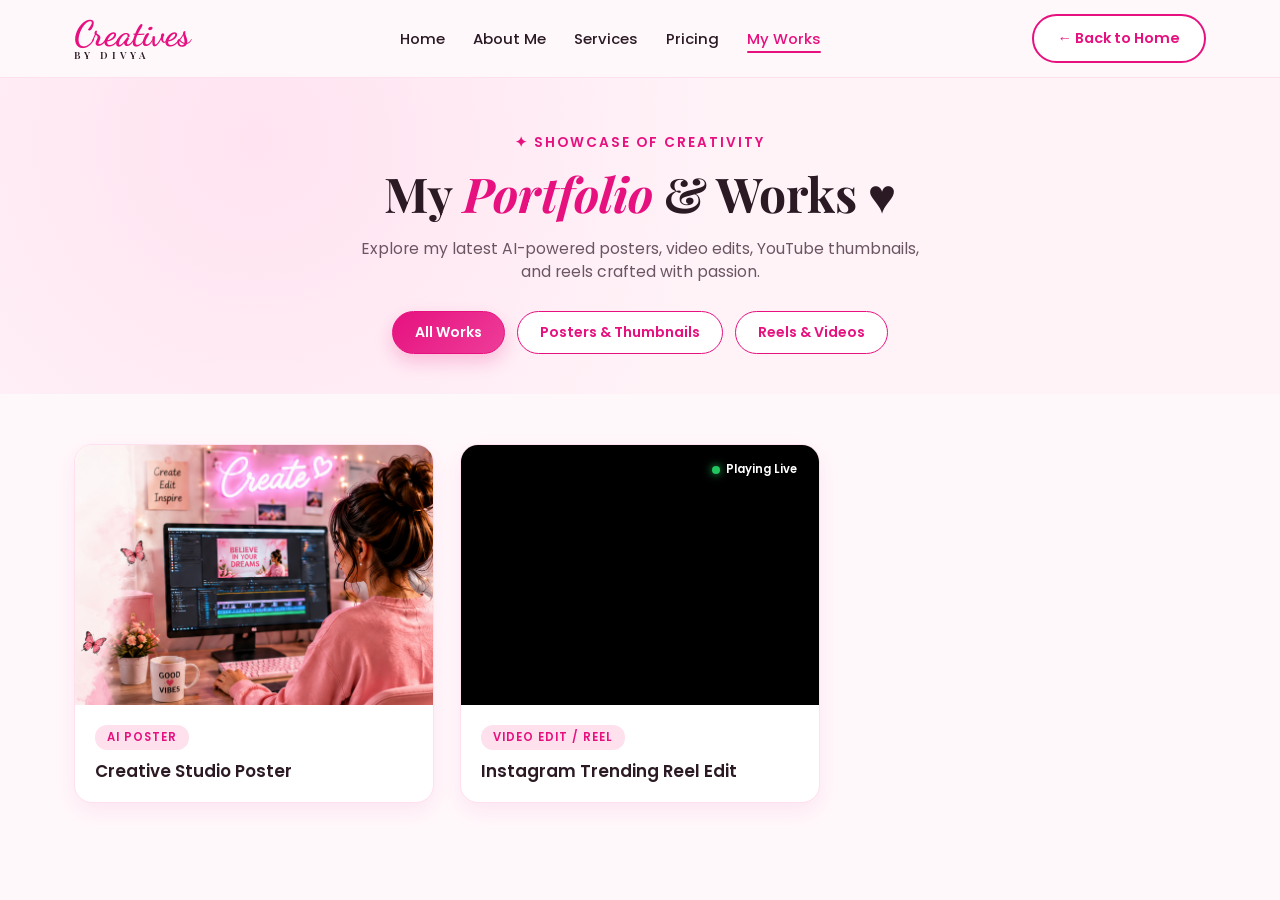
==== portfolio/index.html @ 499927be "Update index.html" ====
<!DOCTYPE html>
<html lang="en">
<head>
  <meta charset="UTF-8">
  <meta name="viewport" content="width=device-width, initial-scale=1.0">
  <title>My Works & Portfolio | Creatives by Divya</title>
  <!-- Designed, developed, and maintained by Pratham Dada (BCA Student, IGNOU) -->
  <link rel="icon" type="image/png" href="../images/1000247204.png">
  <link rel="preconnect" href="https://fonts.googleapis.com">
  <link href="https://fonts.googleapis.com/css2?family=Dancing+Script:wght@600;700&family=Playfair+Display:ital,wght@0,600;0,700;1,600&family=Poppins:wght@300;400;500;600;700&display=swap" rel="stylesheet">
  <link rel="stylesheet" href="../css/style.css">
  <link rel="stylesheet" href="portfolio.css">
</head>
<body>

<header>
  <div class="nav-wrap">
    <a href="../index.html" class="logo">Creatives <small>BY DIVYA</small></a>
    <nav>
      <ul>
        <li><a href="../index.html#home">Home</a></li>
        <li><a href="../index.html#about">About Me</a></li>
        <li><a href="../index.html#services">Services</a></li>
        <li><a href="../index.html#pricing">Pricing</a></li>
        <li><a href="index.html" class="active">My Works</a></li>
      </ul>
    </nav>
    <a href="../index.html" class="btn btn-outline">← Back to Home</a>
  </div>
</header>

<section class="portfolio-hero">
  <div class="container">
    <div class="eyebrow">✦ SHOWCASE OF CREATIVITY</div>
    <h1>My <span class="accent">Portfolio</span> &amp; Works ♥</h1>
    <p class="desc">Explore my latest AI-powered posters, video edits, YouTube thumbnails, and reels crafted with passion.</p>

    <!-- Filter Buttons -->
    <div class="filter-bar">
      <button class="filter-btn active" data-filter="all">All Works</button>
      <button class="filter-btn" data-filter="posters">Posters &amp; Thumbnails</button>
      <button class="filter-btn" data-filter="videos">Reels &amp; Videos</button>
    </div>
  </div>
</section>

<section class="portfolio-gallery">
  <div class="container">
    <div class="works-grid" id="worksGrid">

      <!-- ITEM 1: IMAGE / POSTER -->
      <div class="work-card" data-category="posters" data-type="image" data-src="../images/1000247203.png">
        <div class="work-media">
          <img src="../images/1000247203.png" alt="AI Poster Design">
          <div class="work-overlay">
            <span class="view-badge">🔍 View Full Image</span>
          </div>
        </div>
        <div class="work-info">
          <span class="work-tag">AI Poster</span>
          <h4>Creative Studio Poster</h4>
        </div>
      </div>

      <!-- ITEM 2: DIRECT PLAY VIDEO / REEL -->
      <div class="work-card" data-category="videos" data-type="video" data-src="works/sample-video.mp4">
        <div class="work-media direct-video-box">
          <video src="works/videoplayback.mp4" autoplay muted loop playsinline></video>
          <div class="work-overlay-minimal">
            <span class="live-dot"></span> <span>Playing Live</span>
          </div>
          <div class="work-overlay">
            <span class="view-badge">▶ Play Fullscreen / Sound</span>
          </div>
        </div>
        <div class="work-info">
          <span class="work-tag">Video Edit / Reel</span>
          <h4>Instagram Trending Reel Edit</h4>
        </div>
      </div>

      <!-- ITEM 3: IMAGE / BRANDING -->
---- css/style.css ----
:root {
  --pink-deep: #e6117f;
  --pink-main: #ee3d99;
  --pink-soft: #ffe1ee;
  --pink-bg: #fff3f8;
  --pink-pale: #fff8fb;
  --ink: #2b1a24;
  --ink-soft: #6b5563;
  --gold: #d9a441;
  --white: #ffffff;
  --shadow: 0 12px 30px rgba(230, 17, 127, 0.12);
}

* {
  margin: 0;
  padding: 0;
  box-sizing: border-box;
}

html {
  scroll-behavior: smooth;
}

body {
  font-family: 'Poppins', sans-serif;
  color: var(--ink);
  background: var(--pink-pale);
  overflow-x: hidden;
}

a {
  text-decoration: none;
  color: inherit;
}

ul {
  list-style: none;
}

img {
  max-width: 100%;
  height: auto;
  display: block;
}

.container {
  max-width: 1180px;
  margin: 0 auto;
  padding: 0 24px;
}

section {
  position: relative;
}

/* ---------- HEADER ---------- */
header {
  position: sticky;
  top: 0;
  z-index: 100;
  background: rgba(255, 248, 251, 0.95);
  backdrop-filter: blur(10px);
  border-bottom: 1px solid var(--pink-soft);
}

.nav-wrap {
  display: flex;
  align-items: center;
  justify-content: space-between;
  padding: 14px 24px;
  max-width: 1180px;
  margin: 0 auto;
}

.logo {
  font-family: 'Dancing Script', cursive;
  font-size: 2.2rem;
  font-weight: 700;
  color: var(--pink-deep);
  line-height: 1;
}

.logo small {
  display: block;
  font-family: 'Playfair Display', serif;
  font-size: 0.62rem;
  letter-spacing: 4px;
  color: var(--ink);
  font-weight: 600;
  margin-top: -2px;
}

nav ul {
  display: flex;
  gap: 28px;
}

nav a {
  font-size: 0.93rem;
  font-weight: 500;
  color: var(--ink);
  position: relative;
  padding-bottom: 4px;
  transition: color 0.2s;
}

nav a:hover,
nav a.active {
  color: var(--pink-deep);
}

nav a.active::after {
  content: '';
  position: absolute;
  left: 0;
  right: 0;
  bottom: 0;
  height: 2px;
  background: var(--pink-deep);
  border-radius: 2px;
}

.btn {
  display: inline-flex;
  align-items: center;
  justify-content: center;
  gap: 8px;
  padding: 12px 24px;
  border-radius: 30px;
  font-weight: 600;
  font-size: 0.9rem;
  border: 2px solid transparent;
  cursor: pointer;
  transition: all 0.25s ease;
  white-space: nowrap;
}

.btn:hover {
  transform: translateY(-2px);
  box-shadow: 0 10px 20px rgba(230, 17, 127, 0.25);
}

.btn-primary {
  background: linear-gradient(135deg, var(--pink-deep), var(--pink-main));
  color: #fff;
}

.btn-outline {
  background: #fff;
  color: var(--pink-deep);
  border-color: var(--pink-deep);
}

.btn-ghost-lg {
  padding: 14px 28px;
  font-size: 0.95rem;
}

/* ---------- HERO ---------- */
.hero {
  background: radial-gradient(circle at 15% 20%, #ffe3f0 0%, transparent 45%),
              radial-gradient(circle at 90% 10%, #ffeaf5 0%, transparent 40%),
              var(--pink-bg);
  padding: 60px 0 80px;
}

.hero-grid {
  display: grid;
  grid-template-columns: 1.05fr 1fr;
  gap: 40px;
  align-items: center;
  max-width: 1180px;
  margin: 0 auto;
  padding: 0 24px;
  position: relative;
}

.eyebrow {
  font-size: 0.85rem;
  letter-spacing: 2px;
  font-weight: 600;
  color: var(--pink-deep);
  margin-bottom: 8px;
}

.hero h1 {
  font-family: 'Dancing Script', cursive;
  font-size: 5rem;
  color: var(--pink-deep);
  line-height: 1;
  display: flex;
  align-items: center;
  gap: 14px;
}

.hero h1 .heart {
  font-size: 2.2rem;
  color: var(--pink-main);
}

.hero .byline {
  font-family: 'Playfair Display', serif;
  font-weight: 700;
  font-size: 2rem;
  letter-spacing: 6px;
  color: var(--ink);
  margin: 2px 0 14px;
}

.hero .tagline {
  font-size: 0.95rem;
  color: var(--ink-soft);
  font-weight: 500;
  margin-bottom: 20px;
}

.hero h2 {
  font-size: 2.1rem;
  font-weight: 600;
  line-height: 1.25;
  margin-bottom: 16px;
  font-family: 'Playfair Display', serif;
}

.hero h2 .accent {
  color: var(--pink-deep);
  font-style: italic;
}

.hero p.desc {
  color: var(--ink-soft);
  font-size: 1rem;
  line-height: 1.7;
  max-width: 480px;
  margin-bottom: 28px;
}

.hero-btns {
  display: flex;
  gap: 16px;
  flex-wrap: wrap;
}

/* Visual Box */
.hero-visual {
  position: relative;
  display: flex;
  justify-content: center;
  align-items: center;
}

.desk-card {
  width: 100%;
  max-width: 520px;
  overflow: hidden;
  border-radius: 20px;
  box-shadow: 0 15px 35px rgba(230, 17, 127, 0.18);
  border: 4px solid #fff;
}

.desk-card-img {
  width: 100%;
  height: auto;
  object-fit: cover;
  display: block;
  border-radius: 16px;
}

.ai-badge {
  position: absolute;
  bottom: -15px;
  right: -10px;
  width: 100px;
  height: 100px;
  border-radius: 50%;
  background: #fff;
  border: 3px solid var(--gold);
  display: flex;
  flex-direction: column;
  align-items: center;
  justify-content: center;
  box-shadow: var(--shadow);
  font-family: 'Playfair Display', serif;
  z-index: 2;
}

.ai-badge .ai-txt {
  font-size: 1.5rem;
  font-weight: 700;
  color: var(--ink);
  line-height: 1;
}

.ai-badge .ai-sub {
  font-size: 0.55rem;
  letter-spacing: 2px;
  color: var(--pink-deep);
  font-weight: 600;
}

.float-emoji {
  position: absolute;
  font-size: 1.8rem;
  opacity: 0.85;
  animation: float 5s ease-in-out infinite;
}

.fe1 {
  top: -10px;
  left: 0;
  animation-delay: 0s;
}

.fe2 {
  bottom: 20px;
  left: -20px;
  animation-delay: 1.2s;
  font-size: 1.4rem;
}

@keyframes float {
  0%, 100% {
    transform: translateY(0) rotate(0deg);
  }
  50% {
    transform: translateY(-12px) rotate(8deg);
  }
}

.sparkle {
  position: absolute;
  color: var(--pink-deep);
  opacity: 0.6;
}

.sp1 {
  top: 0;
  right: 20px;
  font-size: 1.4rem;
}

.sp2 {
  bottom: 0;
  left: 20px;
  font-size: 1rem;
}

/* ---------- ABOUT ---------- */
.about {
  padding: 80px 0;
  background: var(--pink-pale);
}

.about-grid {
  display: grid;
  grid-template-columns: 0.8fr 1.2fr;
  gap: 50px;
  align-items: center;
}

.about-photo-wrap {
  position: relative;
  display: flex;
  justify-content: center;
}

.about-photo {
  width: 280px;
  height: 280px;
  border-radius: 50%;
  background: linear-gradient(160deg, #ffd3e6, #ff8fc0);
  border: 4px solid #fff;
  box-shadow: var(--shadow);
  display: flex;
  align-items: center;
  justify-content: center;
  position: relative;
  overflow: hidden;
}

.about-logo-img {
  width: 100%;
  height: 100%;
  object-fit: cover;
}

.about-caption {
  position: absolute;
  left: -10px;
  bottom: 10px;
  font-family: 'Dancing Script', cursive;
  font-size: 1.3rem;
  color: var(--pink-deep);
  background: #fff;
  padding: 8px 18px;
  border-radius: 16px;
  box-shadow: var(--shadow);
  transform: rotate(-4deg);
}

.about h3 {
  font-size: 2rem;
  font-weight: 600;
  margin: 8px 0 16px;
  font-family: 'Playfair Display', serif;
}

.about h3 .hl {
  color: var(--pink-deep);
}

.about p.lead {
  color: var(--ink-soft);
  line-height: 1.8;
  margin-bottom: 28px;
}

.about p.lead .hl2 {
  color: var(--pink-deep);
  font-weight: 600;
}

.feat-row {
  display: grid;
  grid-template-columns: repeat(2, 1fr);
  gap: 18px;
}

.feat-item {
  display: flex;
  align-items: center;
  gap: 12px;
}

.feat-icon {
  width: 42px;
  height: 42px;
  min-width: 42px;
  border-radius: 50%;
  background: linear-gradient(135deg, var(--pink-deep), var(--pink-main));
  display: flex;
  align-items: center;
  justify-content: center;
  color: #fff;
  font-size: 1.1rem;
}

.feat-item span.label {
  font-size: 0.88rem;
  font-weight: 600;
}

/* ---------- SECTION TITLES ---------- */
.sec-title {
  text-align: center;
  margin-bottom: 45px;
}

.sec-title h2 {
  font-size: 2rem;
  font-weight: 700;
  letter-spacing: 2px;
  display: inline-flex;
  align-items: center;
  gap: 12px;
  font-family: 'Playfair Display', serif;
  text-transform: uppercase;
}

.sec-title h2::before,
.sec-title h2::after {
  content: '✧';
  color: var(--pink-deep);
  font-size: 1.2rem;
  opacity: 0.7;
}

/* ---------- SERVICES ---------- */
.services {
  padding: 80px 0;
  background: linear-gradient(180deg, var(--pink-pale), var(--pink-soft) 50%, var(--pink-pale));
}

.service-grid {
  display: grid;
  grid-template-columns: repeat(4, 1fr);
  gap: 20px;
}

.service-card {
  background: #fff;
  border-radius: 18px;
  padding: 30px 18px;
  text-align: center;
  box-shadow: 0 6px 18px rgba(230, 17, 127, 0.06);
  transition: transform 0.25s, box-shadow 0.25s;
  border: 1px solid #ffe6f1;
}

.service-card:hover {
  transform: translateY(-6px);
  box-shadow: var(--shadow);
}

.service-icon {
  width: 54px;
  height: 54px;
  border-radius: 16px;
  margin: 0 auto 14px;
  background: linear-gradient(135deg, var(--pink-deep), var(--pink-main));
  display: flex;
  align-items: center;
  justify-content: center;
  font-size: 1.4rem;
  color: #fff;
}

.service-card h4 {
  font-size: 0.98rem;
  font-weight: 600;
  line-height: 1.4;
}

/* ---------- PRICING ---------- */
.pricing {
  padding: 80px 0;
  background: var(--pink-pale);
}

.price-grid {
  display: grid;
  grid-template-columns: repeat(3, 1fr);
  gap: 24px;
  align-items: stretch;
}

.price-card {
  background: #fff;
  border: 1.5px solid #ffe0ee;
  border-radius: 20px;
  padding: 40px 24px;
  text-align: center;
  position: relative;
  box-shadow: 0 6px 18px rgba(230, 17, 127, 0.05);
}

.price-card.popular {
  border-color: var(--pink-deep);
  box-shadow: 0 14px 30px rgba(230, 17, 127, 0.16);
  transform: scale(1.03);
}

.popular-tag {
  position: absolute;
  top: -14px;
  left: 50%;
  transform: translateX(-50%);
  background: var(--pink-deep);
  color: #fff;
  font-size: 0.7rem;
  font-weight: 700;
  letter-spacing: 1px;
  padding: 6px 16px;
  border-radius: 20px;
  white-space: nowrap;
}

.price-icon {
  width: 60px;
  height: 60px;
  border-radius: 50%;
  margin: 0 auto 16px;
  background: var(--pink-soft);
  display: flex;
  align-items: center;
  justify-content: center;
  font-size: 1.6rem;
  color: var(--pink-deep);
}

.price-card h4 {
  font-size: 0.9rem;
  letter-spacing: 1.5px;
  font-weight: 700;
  text-transform: uppercase;
  margin-bottom: 12px;
  color: var(--ink-soft);
}

.price-card .amount {
  font-size: 2.5rem;
  font-weight: 700;
  color: var(--ink);
  font-family: 'Playfair Display', serif;
}

.price-card .unit {
  color: var(--ink-soft);
  font-size: 0.85rem;
  margin-top: 4px;
}

/* ---------- WHY CHOOSE ---------- */
.why {
  padding: 70px 0 80px;
  background: linear-gradient(180deg, var(--pink-pale), var(--pink-soft));
}

.why-grid {
  display: grid;
  grid-template-columns: repeat(6, 1fr);
  gap: 16px;
  text-align: center;
}

.why-item .why-icon {
  width: 58px;
  height: 58px;
  border-radius: 50%;
  margin: 0 auto 12px;
  background: #fff;
  border: 2px solid var(--pink-soft);
  display: flex;
  align-items: center;
  justify-content: center;
  font-size: 1.5rem;
  color: var(--pink-deep);
  box-shadow: 0 6px 14px rgba(230, 17, 127, 0.08);
}

.why-item span {
  font-size: 0.82rem;
  font-weight: 600;
  line-height: 1.3;
}

/* ---------- FOOTER / CONTACT ---------- */
footer {
  background: linear-gradient(180deg, var(--pink-pale), #ffeaf4);
  padding: 70px 0 0;
  position: relative;
  overflow: hidden;
}

.footer-grid {
  display: grid;
  grid-template-columns: 1fr 0.8fr 1fr;
  gap: 30px;
  align-items: center;
  padding-bottom: 50px;
  position: relative;
  z-index: 2;
}

.footer-grid h3 {
  font-family: 'Dancing Script', cursive;
  font-size: 2.5rem;
  color: var(--pink-deep);
  line-height: 1.1;
}

.footer-grid p.sub {
  color: var(--ink-soft);
  margin: 12px 0 20px;
  max-width: 320px;
  line-height: 1.6;
}

.footer-logo {
  width: 180px;
  height: 180px;
  border-radius: 50%;
  margin: 0 auto;
  border: 2px dashed var(--pink-deep);
  display: flex;
  flex-direction: column;
  align-items: center;
  justify-content: center;
  text-align: center;
  background: #fff;
}

.footer-logo .fl-title {
  font-family: 'Dancing Script', cursive;
  font-size: 1.8rem;
  color: var(--pink-deep);
}

.footer-logo .fl-sub {
  font-family: 'Playfair Display', serif;
  font-size: 0.65rem;
  letter-spacing: 3px;
  font-weight: 600;
  margin-top: -2px;
}

.footer-logo .fl-tag {
  font-size: 0.65rem;
  color: var(--ink-soft);
  margin-top: 6px;
  padding: 0 16px;
}

.contact-col h4 {
  font-size: 0.85rem;
  letter-spacing: 1.5px;
  font-weight: 700;
  color: var(--pink-deep);
  text-transform: uppercase;
  margin-bottom: 16px;
}

/* Social Buttons */
.social-links {
  display: flex;
  flex-direction: column;
  gap: 12px;
}

.social-link {
  display: inline-flex;
  align-items: center;
  gap: 12px;
  background: #fff;
  padding: 12px 20px;
  border-radius: 14px;
  box-shadow: 0 4px 12px rgba(0, 0, 0, 0.05);
  font-weight: 600;
  font-size: 0.92rem;
  border: 1px solid #ffe0ee;
  transition: transform 0.2s;
}

.social-link:hover {
  transform: translateY(-3px);
}

.social-icon {
  width: 36px;
  height: 36px;
  border-radius: 10px;
  display: flex;
  align-items: center;
  justify-content: center;
  color: #fff;
  font-size: 1.1rem;
}

.insta-icon {
  background: linear-gradient(135deg, #f9ce34, #ee2a7b 45%, #6228d7);
}

.yt-icon {
  background: #ff0000;
}

.contact-note {
  margin-top: 16px;
  color: var(--pink-deep);
  font-family: 'Dancing Script', cursive;
  font-size: 1.2rem;
}

.copyright {
  border-top: 1px solid #ffd6e8;
  padding: 20px 0;
  display: flex;
  justify-content: space-between;
  flex-wrap: wrap;
  gap: 10px;
  font-size: 0.8rem;
  color: var(--ink-soft);
  position: relative;
  z-index: 2;
}

.leaf {
  position: absolute;
  font-size: 4.5rem;
  opacity: 0.15;
  color: var(--pink-deep);
  z-index: 1;
}

.leaf.l1 {
  left: -10px;
  bottom: 50px;
  transform: rotate(-15deg);
}

.leaf.l2 {
  right: -10px;
  top: 20px;
  transform: rotate(20deg);
}

/* ---------- RESPONSIVE BREAKPOINTS ---------- */

/* Tablet View (Max Width 992px) */
@media (max-width: 992px) {
  nav {
    display: none;
  }
  .hero-grid {
    grid-template-columns: 1fr;
    text-align: center;
  }
  .hero h1 {
    font-size: 4rem;
    justify-content: center;
  }
  .hero .byline {
    font-size: 1.6rem;
  }
  .hero p.desc {
    margin: 0 auto 24px;
  }
  .hero-btns {
    justify-content: center;
  }
  .about-grid {
    grid-template-columns: 1fr;
    text-align: center;
  }
  .about-photo-wrap {
    margin-bottom: 10px;
  }
  .service-grid {
    grid-template-columns: repeat(2, 1fr);
  }
  .price-grid {
    grid-template-columns: 1fr;
    max-width: 450px;
    margin: 0 auto;
  }
  .price-card.popular {
    transform: none;
  }
  .why-grid {
    grid-template-columns: repeat(3, 1fr);
  }
  .footer-grid {
    grid-template-columns: 1fr;
    text-align: center;
  }
  .footer-grid p.sub {
    margin: 12px auto 20px;
  }
  .social-links {
    align-items: center;
  }
}

/* Smartphone View (Max Width 576px) */
@media (max-width: 576px) {
  .container {
    padding: 0 16px;
  }
  .hero {
    padding: 40px 0 60px;
  }
  .hero h1 {
    font-size: 3rem;
  }
  .hero h2 {
    font-size: 1.6rem;
  }
  .hero .byline {
    font-size: 1.3rem;
    letter-spacing: 4px;
  }
  .feat-row {
    grid-template-columns: 1fr;
  }
  .service-grid {
    grid-template-columns: 1fr;
  }
  .why-grid {
    grid-template-columns: repeat(2, 1fr);
  }
  .ai-badge {
    width: 80px;
    height: 80px;
    bottom: -10px;
    right: -5px;
  }
  .ai-badge .ai-txt {
    font-size: 1.2rem;
  }
  .copyright {
    flex-direction: column;
    text-align: center;
    gap: 6px;
  }
}
---- portfolio/portfolio.css ----
.portfolio-hero {
  background: radial-gradient(circle at 20% 20%, #ffe3f0 0%, transparent 45%), var(--pink-bg);
  padding: 55px 0 40px;
  text-align: center;
}

.portfolio-hero h1 {
  font-family: 'Playfair Display', serif;
  font-size: 3rem;
  color: var(--ink);
  margin: 8px 0 12px;
}

.portfolio-hero h1 .accent {
  color: var(--pink-deep);
  font-style: italic;
}

.portfolio-hero p.desc {
  color: var(--ink-soft);
  max-width: 560px;
  margin: 0 auto 28px;
  font-size: 0.98rem;
}

/* Filter Buttons */
.filter-bar {
  display: flex;
  justify-content: center;
  gap: 12px;
  flex-wrap: wrap;
}

.filter-btn {
  padding: 10px 22px;
  border-radius: 30px;
  border: 1.5px solid var(--pink-deep);
  background: #fff;
  color: var(--pink-deep);
  font-family: 'Poppins', sans-serif;
  font-weight: 600;
  font-size: 0.88rem;
  cursor: pointer;
  transition: all 0.25s ease;
}

.filter-btn:hover,
.filter-btn.active {
  background: linear-gradient(135deg, var(--pink-deep), var(--pink-main));
  color: #fff;
  box-shadow: 0 8px 18px rgba(230, 17, 127, 0.22);
}

/* Gallery Grid */
.portfolio-gallery {
  padding: 50px 0 80px;
  background: var(--pink-pale);
}

.works-grid {
  display: grid;
  grid-template-columns: repeat(3, 1fr);
  gap: 26px;
}

.work-card {
  background: #fff;
  border-radius: 18px;
  overflow: hidden;
  border: 1.5px solid #ffe0ee;
  box-shadow: 0 8px 22px rgba(230, 17, 127, 0.08);
  cursor: pointer;
  transition: transform 0.25s ease, box-shadow 0.25s ease;
}

.work-card:hover {
  transform: translateY(-6px);
  box-shadow: var(--shadow);
}

.work-card.hide {
  display: none;
}

.work-media {
  position: relative;
  height: 260px;
  background: #ffeaf4;
  overflow: hidden;
}

.work-media img {
  width: 100%;
  height: 100%;
  object-fit: cover;
  transition: transform 0.35s ease;
}

.work-card:hover .work-media img {
  transform: scale(1.05);
}

/* Direct Autoplay Video Box Styling */
.direct-video-box {
  background: #000;
}

.direct-video-box video {
  width: 100%;
  height: 100%;
  object-fit: cover;
  display: block;
}

.work-overlay-minimal {
  position: absolute;
  top: 12px;
  right: 12px;
  background: rgba(0, 0, 0, 0.6);
  backdrop-filter: blur(4px);
  color: #fff;
  padding: 4px 10px;
  border-radius: 20px;
  font-size: 0.72rem;
  font-weight: 600;
  display: flex;
  align-items: center;
  gap: 6px;
  z-index: 2;
}

.live-dot {
  width: 8px;
  height: 8px;
  background: #22c55e;
  border-radius: 50%;
  box-shadow: 0 0 8px #22c55e;
  animation: pulse-dot 1.5s infinite;
}

@keyframes pulse-dot {
  0%, 100% { opacity: 1; transform: scale(1); }
  50% { opacity: 0.4; transform: scale(0.8); }
}

.work-overlay {
  position: absolute;
  inset: 0;
  background: rgba(43, 26, 36, 0.45);
  display: flex;
  align-items: center;
  justify-content: center;
  opacity: 0;
  transition: opacity 0.25s ease;
}

.work-card:hover .work-overlay {
  opacity: 1;
}

.view-badge {
  background: #fff;
  color: var(--pink-deep);
  padding: 8px 18px;
  border-radius: 25px;
  font-size: 0.85rem;
  font-weight: 600;
}

.work-info {
  padding: 18px 20px;
}

.work-tag {
  display: inline-block;
  font-size: 0.72rem;
  font-weight: 600;
  text-transform: uppercase;
  letter-spacing: 1px;
  color: var(--pink-deep);
  background: var(--pink-soft);
  padding: 4px 12px;
  border-radius: 12px;
  margin-bottom: 8px;
}

.work-info h4 {
  font-size: 1.05rem;
  color: var(--ink);
  font-weight: 600;
}

/* Lightbox Modal */
.lightbox {
  position: fixed;
  inset: 0;
  background: rgba(20, 10, 16, 0.9);
  z-index: 999;
  display: none;
  align-items: center;
  justify-content: center;
  padding: 20px;
}

.lightbox.open {
  display: flex;
}

.close-btn {
  position: absolute;
  top: 20px;
  right: 30px;
  font-size: 2.5rem;
  color: #fff;
  cursor: pointer;
  line-height: 1;
}

.lightbox-content img,
.lightbox-content video {
  max-width: 90vw;
  max-height: 85vh;
  border-radius: 14px;
  box-shadow: 0 15px 40px rgba(0, 0, 0, 0.5);
}

@media (max-width: 992px) {
  .works-grid {
    grid-template-columns: repeat(2, 1fr);
  }
}

@media (max-width: 576px) {
  .portfolio-hero h1 {
    font-size: 2.2rem;
  }
  .works-grid {
    grid-template-columns: 1fr;
  }
}
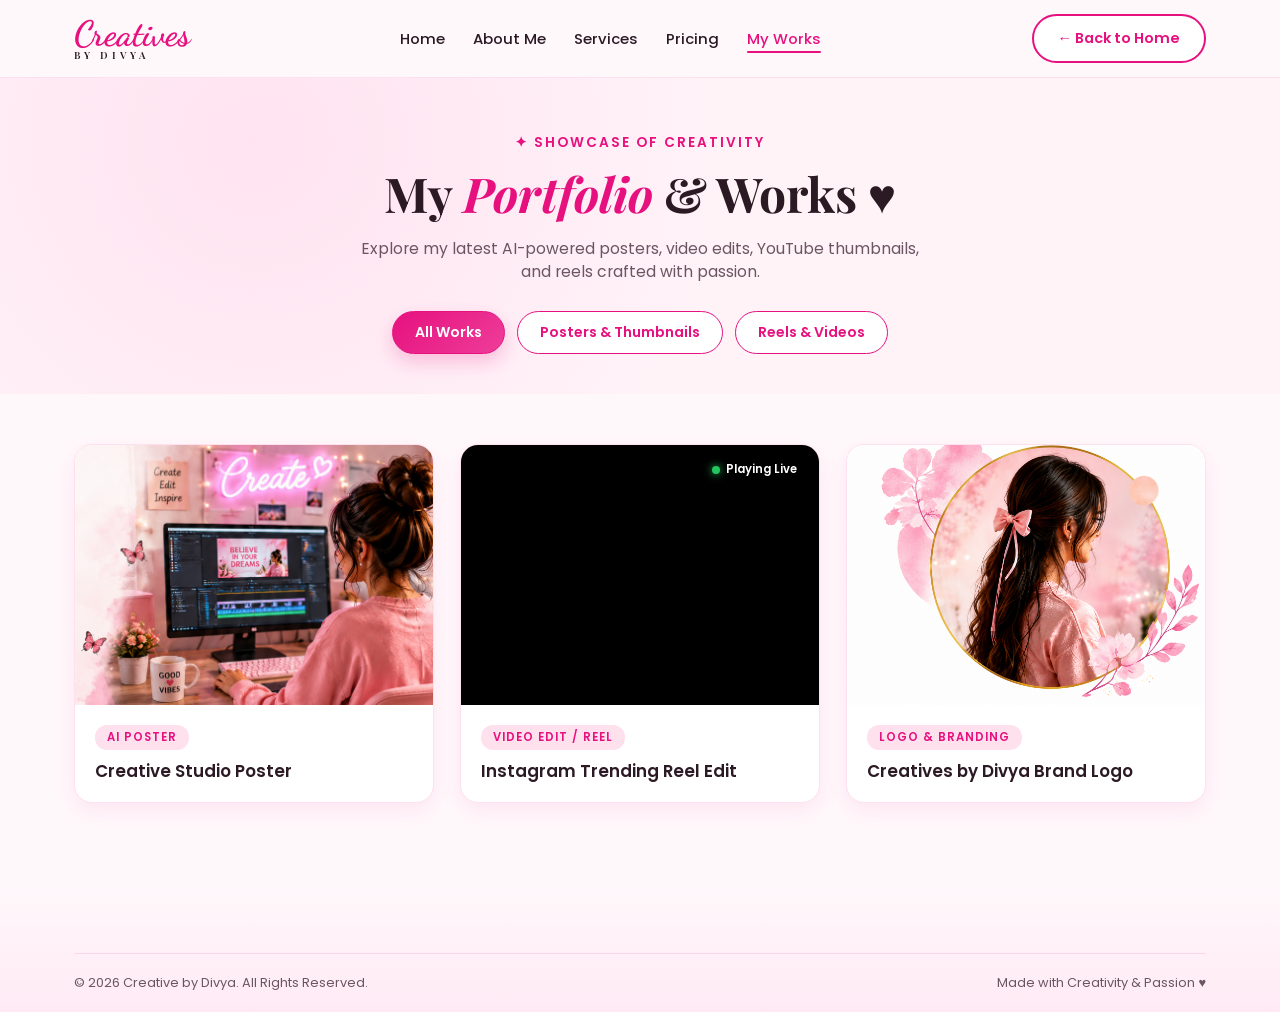
==== commit e7f9effd: "Update index.html" ====
--- a/portfolio/index.html
+++ b/portfolio/index.html
@@ -63,7 +63,7 @@
       </div>
 
       <!-- ITEM 2: DIRECT PLAY VIDEO / REEL -->
-      <div class="work-card" data-category="videos" data-type="video" data-src="works/sample-video.mp4">
+      <div class="work-card" data-category="videos" data-type="video" data-src="works/Study table and Stationary makeover 💖..#edits #typography #viral #videoediting #explore.mp4">
         <div class="work-media direct-video-box">
           <video src="works/videoplayback.mp4" autoplay muted loop playsinline></video>
           <div class="work-overlay-minimal">
@@ -80,3 +80,38 @@
       </div>
 
       <!-- ITEM 3: IMAGE / BRANDING -->
+<div class="work-card" data-category="posters" data-type="image" data-src="../images/1000247204.png">
+        <div class="work-media">
+          <img src="../images/1000247204.png" alt="Brand Identity">
+          <div class="work-overlay">
+            <span class="view-badge">🔍 View Full Image</span>
+          </div>
+        </div>
+        <div class="work-info">
+          <span class="work-tag">Logo &amp; Branding</span>
+          <h4>Creatives by Divya Brand Logo</h4>
+        </div>
+      </div>
+
+    </div>
+  </div>
+</section>
+
+<!-- Lightbox Modal (Clicking card opens full view with sound for videos) -->
+<div class="lightbox" id="lightbox">
+  <span class="close-btn" id="closeLightbox">&times;</span>
+  <div class="lightbox-content" id="lightboxContent"></div>
+</div>
+
+<footer>
+  <div class="container">
+    <div class="copyright">
+      <span>© 2026 Creative by Divya. All Rights Reserved.</span>
+      <span>Made with Creativity &amp; Passion ♥</span>
+    </div>
+  </div>
+</footer>
+
+<script src="portfolio.js"></script>
+</body>
+</html>
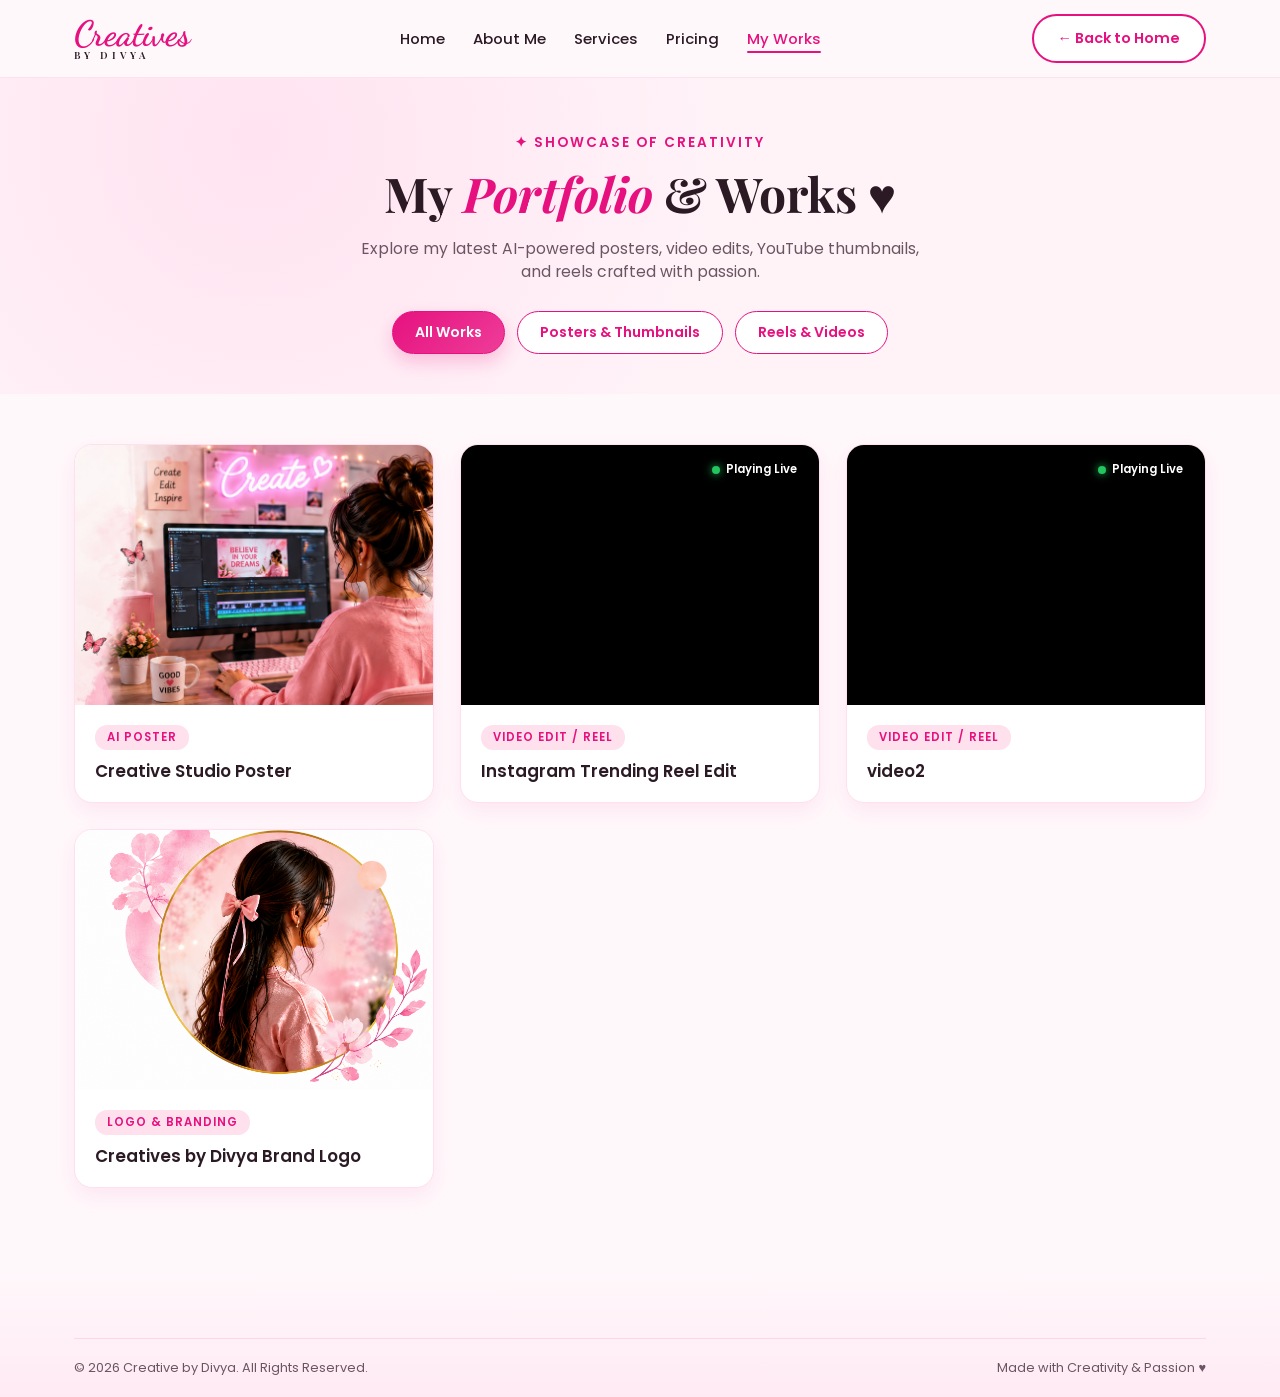
==== commit 911537e7: "Update index.html" ====
--- a/portfolio/index.html
+++ b/portfolio/index.html
@@ -63,7 +63,7 @@
       </div>
 
       <!-- ITEM 2: DIRECT PLAY VIDEO / REEL -->
-      <div class="work-card" data-category="videos" data-type="video" data-src="works/Study table and Stationary makeover 💖..#edits #typography #viral #videoediting #explore.mp4">
+      <div class="work-card" data-category="videos" data-type="video" data-src="works/videoplayback.mp4">
         <div class="work-media direct-video-box">
           <video src="works/videoplayback.mp4" autoplay muted loop playsinline></video>
           <div class="work-overlay-minimal">
@@ -76,6 +76,23 @@
         <div class="work-info">
           <span class="work-tag">Video Edit / Reel</span>
           <h4>Instagram Trending Reel Edit</h4>
+        </div>
+      </div>
+
+      <!-- ITEM 2: DIRECT PLAY VIDEO 2 / REEL -->
+      <div class="work-card" data-category="videos" data-type="video" data-src="works/Study table and Stationary makeover 💖..#edits #typography #viral #videoediting #explore.mp4">
+        <div class="work-media direct-video-box">
+          <video src="works/Study table and Stationary makeover 💖..#edits #typography #viral #videoediting #explore.mp4" autoplay muted loop playsinline></video>
+          <div class="work-overlay-minimal">
+            <span class="live-dot"></span> <span>Playing Live</span>
+          </div>
+          <div class="work-overlay">
+            <span class="view-badge">▶ Play Fullscreen / Sound</span>
+          </div>
+        </div>
+        <div class="work-info">
+          <span class="work-tag">Video Edit / Reel</span>
+          <h4>video2</h4>
         </div>
       </div>
 
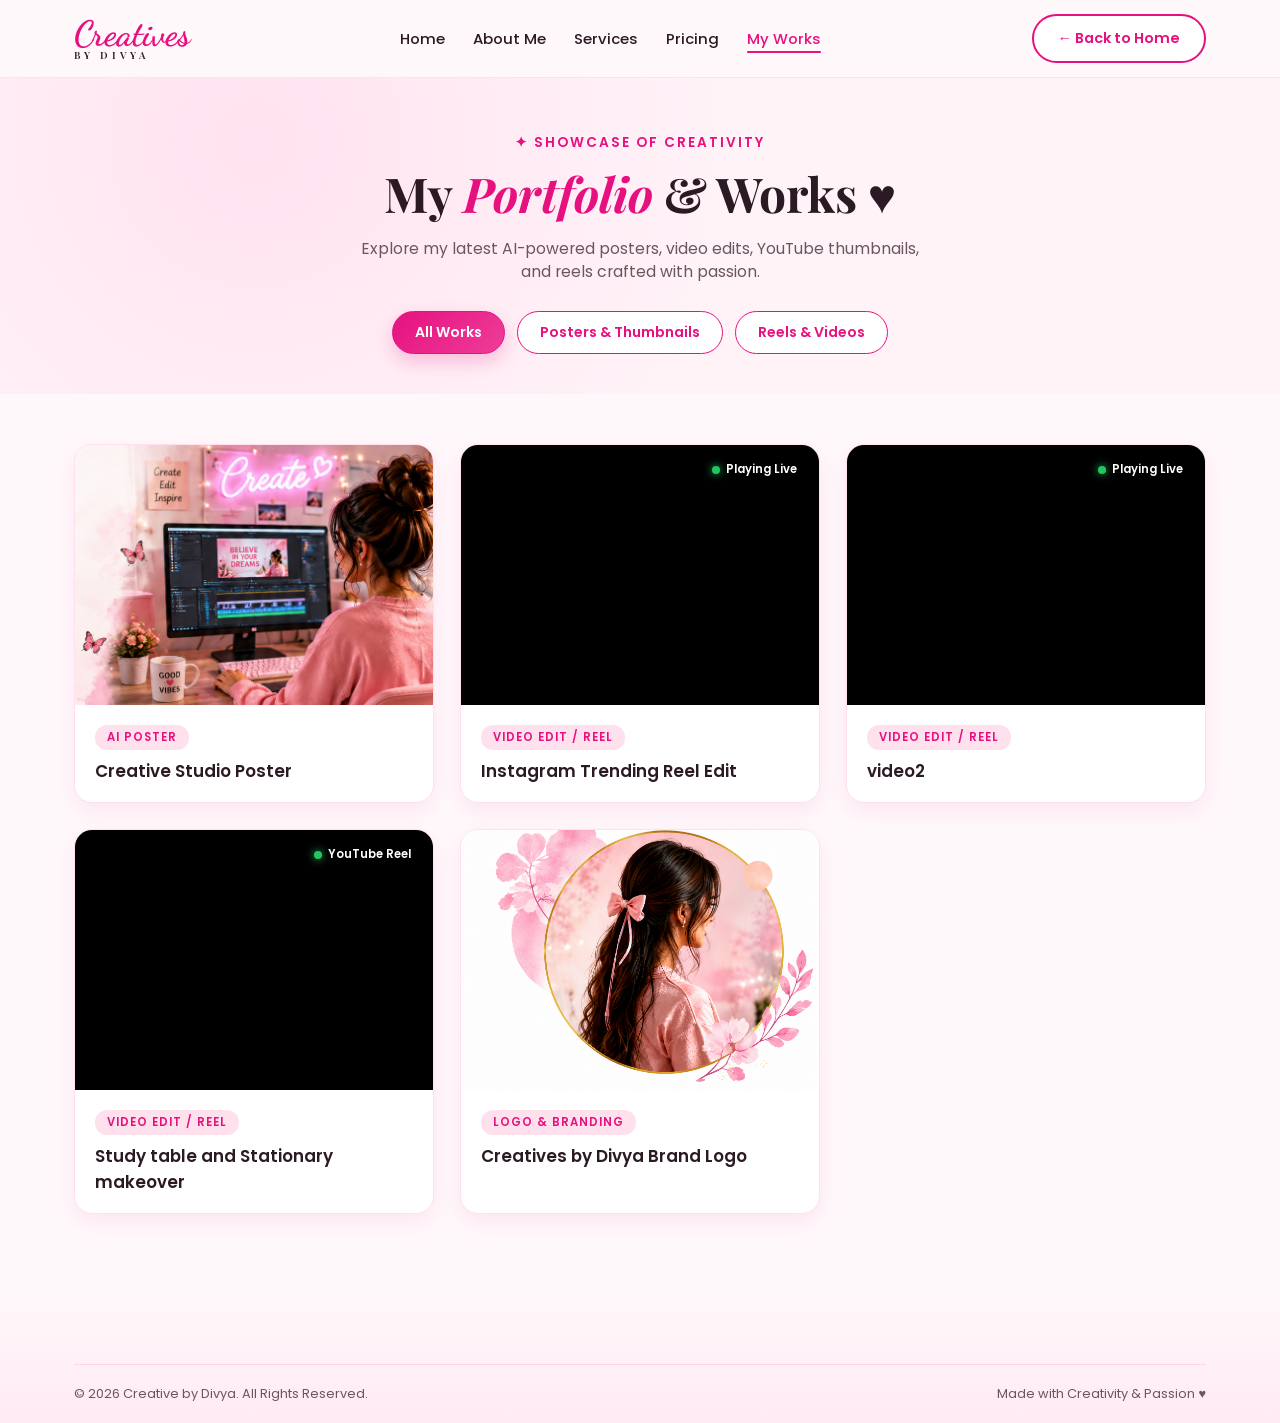
==== commit 0f928753: "Update index.html" ====
--- a/portfolio/index.html
+++ b/portfolio/index.html
@@ -95,6 +95,29 @@
           <h4>video2</h4>
         </div>
       </div>
+<!-- ITEM 2: DIRECT PLAY VIDEO 3 / REEL -->
+      <div class="work-card" data-category="videos" data-type="youtube" data-src="https://www.youtube.com/embed/yDwWPiRUQY8">
+  <div class="work-media direct-video-box">
+    <!-- YouTube ka embed iframe -->
+    <iframe src="https://www.youtube.com/embed/yDwWPiRUQY8?autoplay=1&mute=1&loop=1&playlist=yDwWPiRUQY8&controls=0" 
+            title="YouTube video" 
+            frameborder="0" 
+            allow="accelerometer; autoplay; clipboard-write; encrypted-media; gyroscope; picture-in-picture" 
+            style="width:100%; height:100%; pointer-events: none;" 
+            allowfullscreen>
+    </iframe>
+    <div class="work-overlay-minimal">
+      <span class="live-dot"></span> <span>YouTube Reel</span>
+    </div>
+    <div class="work-overlay">
+      <span class="view-badge">▶ Watch on YouTube</span>
+    </div>
+  </div>
+  <div class="work-info">
+    <span class="work-tag">Video Edit / Reel</span>
+    <h4>Study table and Stationary makeover</h4>
+  </div>
+</div>
 
       <!-- ITEM 3: IMAGE / BRANDING -->
 <div class="work-card" data-category="posters" data-type="image" data-src="../images/1000247204.png">
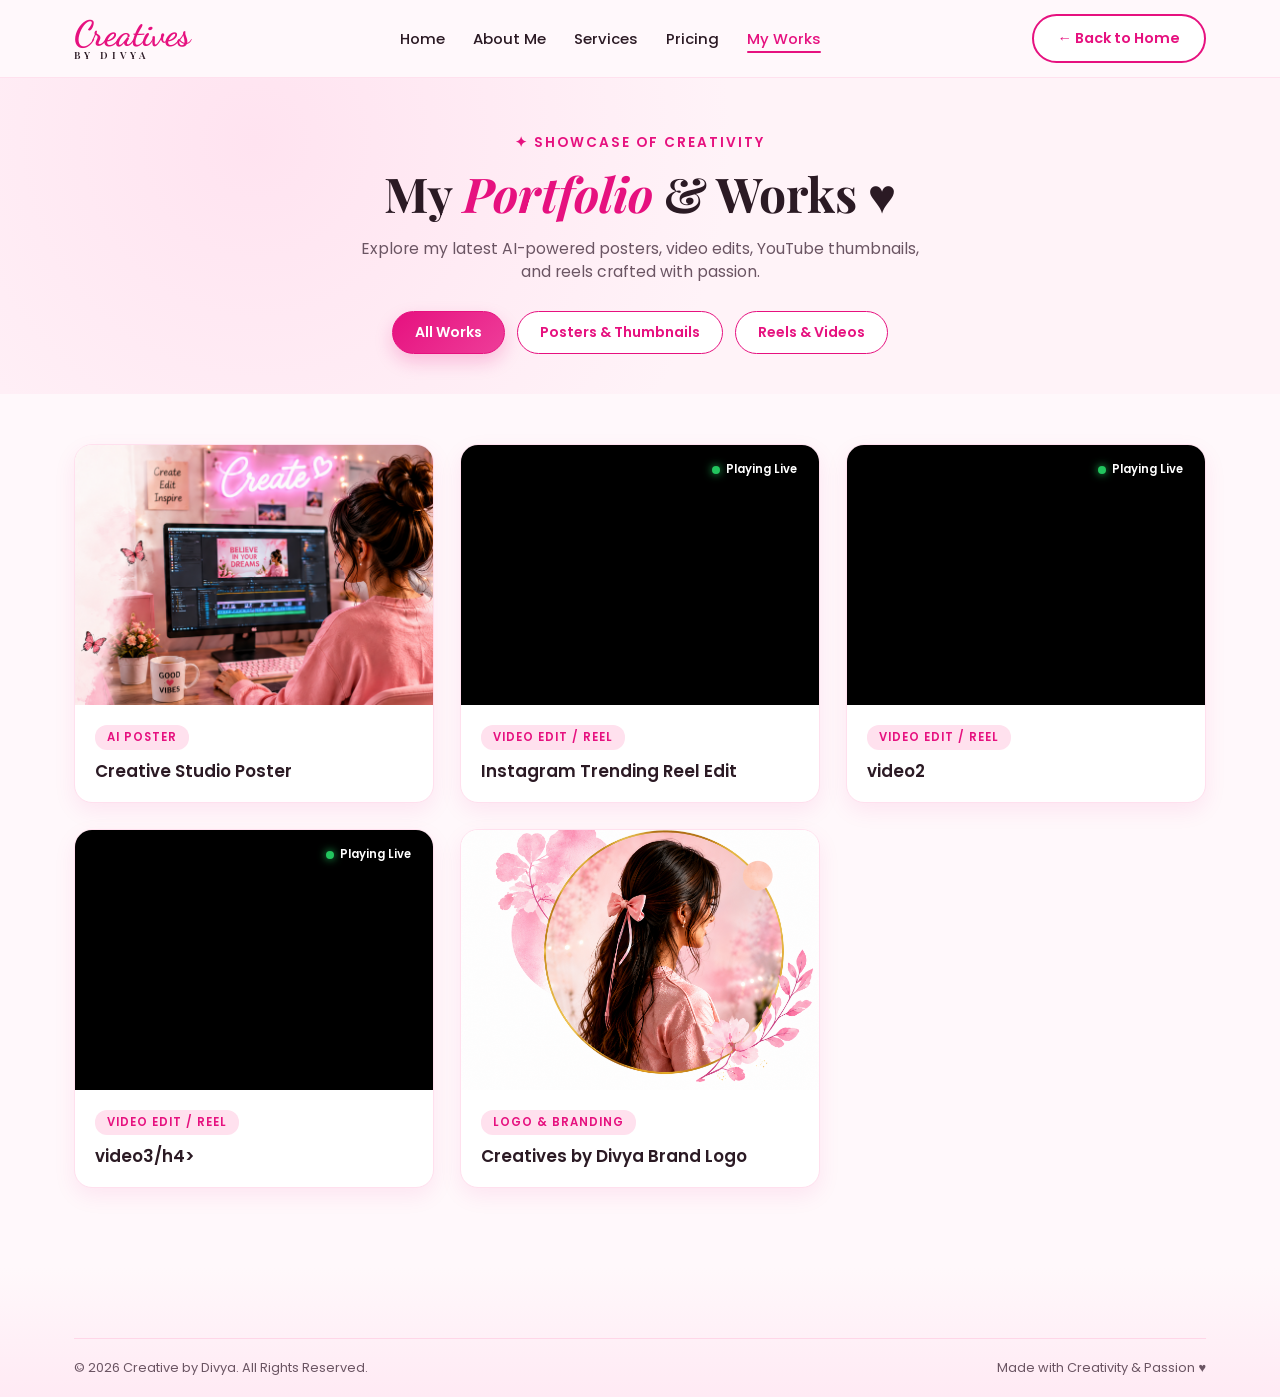
==== commit 916b713b: "Update index.html" ====
--- a/portfolio/index.html
+++ b/portfolio/index.html
@@ -96,28 +96,21 @@
         </div>
       </div>
 <!-- ITEM 2: DIRECT PLAY VIDEO 3 / REEL -->
-      <div class="work-card" data-category="videos" data-type="youtube" data-src="https://www.youtube.com/embed/yDwWPiRUQY8">
-  <div class="work-media direct-video-box">
-    <!-- YouTube ka embed iframe -->
-    <iframe src="https://www.youtube.com/embed/yDwWPiRUQY8?autoplay=1&mute=1&loop=1&playlist=yDwWPiRUQY8&controls=0" 
-            title="YouTube video" 
-            frameborder="0" 
-            allow="accelerometer; autoplay; clipboard-write; encrypted-media; gyroscope; picture-in-picture" 
-            style="width:100%; height:100%; pointer-events: none;" 
-            allowfullscreen>
-    </iframe>
-    <div class="work-overlay-minimal">
-      <span class="live-dot"></span> <span>YouTube Reel</span>
-    </div>
-    <div class="work-overlay">
-      <span class="view-badge">▶ Watch on YouTube</span>
-    </div>
-  </div>
-  <div class="work-info">
-    <span class="work-tag">Video Edit / Reel</span>
-    <h4>Study table and Stationary makeover</h4>
-  </div>
-</div>
+      <div class="work-card" data-category="videos" data-type="video" data-src="data-src="https://www.youtube.com/embed/yDwWPiRUQY8"">
+        <div class="work-media direct-video-box">
+          <video src="data-src="https://www.youtube.com/embed/yDwWPiRUQY8"" autoplay muted loop playsinline></video>
+          <div class="work-overlay-minimal">
+            <span class="live-dot"></span> <span>Playing Live</span>
+          </div>
+          <div class="work-overlay">
+            <span class="view-badge">▶ Play Fullscreen / Sound</span>
+          </div>
+        </div>
+        <div class="work-info">
+          <span class="work-tag">Video Edit / Reel</span>
+          <h4>video3/h4>
+        </div>
+      </div>
 
       <!-- ITEM 3: IMAGE / BRANDING -->
 <div class="work-card" data-category="posters" data-type="image" data-src="../images/1000247204.png">
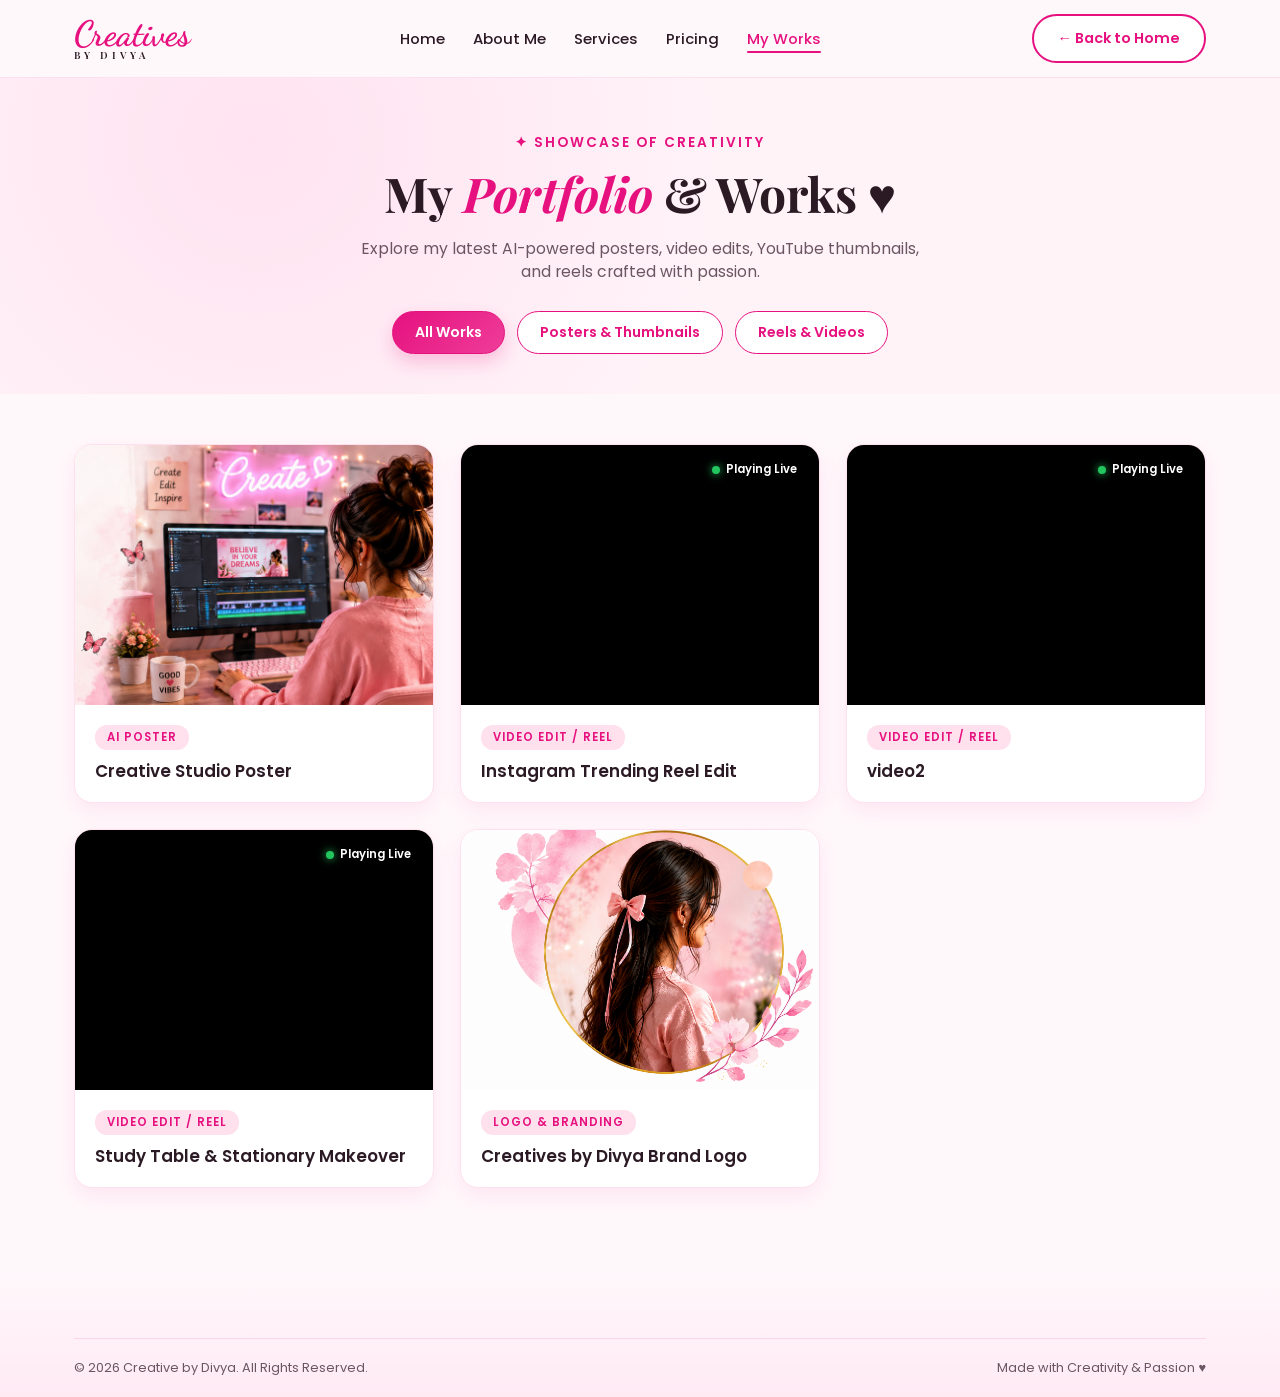
==== commit 3eae00fd: "Update index.html" ====
--- a/portfolio/index.html
+++ b/portfolio/index.html
@@ -96,21 +96,26 @@
         </div>
       </div>
 <!-- ITEM 2: DIRECT PLAY VIDEO 3 / REEL -->
-      <div class="work-card" data-category="videos" data-type="video" data-src="data-src="https://www.youtube.com/embed/yDwWPiRUQY8"">
-        <div class="work-media direct-video-box">
-          <video src="data-src="https://www.youtube.com/embed/yDwWPiRUQY8"" autoplay muted loop playsinline></video>
-          <div class="work-overlay-minimal">
-            <span class="live-dot"></span> <span>Playing Live</span>
-          </div>
-          <div class="work-overlay">
-            <span class="view-badge">▶ Play Fullscreen / Sound</span>
-          </div>
-        </div>
-        <div class="work-info">
-          <span class="work-tag">Video Edit / Reel</span>
-          <h4>video3/h4>
-        </div>
-      </div>
+<div class="work-card" data-category="videos" data-type="youtube" data-src="https://www.youtube.com/embed/yDwWPiRUQY8">
+  <div class="work-media direct-video-box">
+    <!-- YouTube link ko clean autoplay loop player me convert kiya hai -->
+    <iframe src="https://www.youtube.com/embed/yDwWPiRUQY8?autoplay=1&mute=1&loop=1&playlist=yDwWPiRUQY8&controls=0&showinfo=0&rel=0&modestbranding=1" 
+            frameborder="0" 
+            allow="autoplay; encrypted-media" 
+            style="width: 100%; height: 100%; object-fit: cover; pointer-events: none;">
+    </iframe>
+    <div class="work-overlay-minimal">
+      <span class="live-dot"></span> <span>Playing Live</span>
+    </div>
+    <div class="work-overlay">
+      <span class="view-badge">▶ Play Fullscreen / Sound</span>
+    </div>
+  </div>
+  <div class="work-info">
+    <span class="work-tag">Video Edit / Reel</span>
+    <h4>Study Table &amp; Stationary Makeover</h4>
+  </div>
+</div>
 
       <!-- ITEM 3: IMAGE / BRANDING -->
 <div class="work-card" data-category="posters" data-type="image" data-src="../images/1000247204.png">
